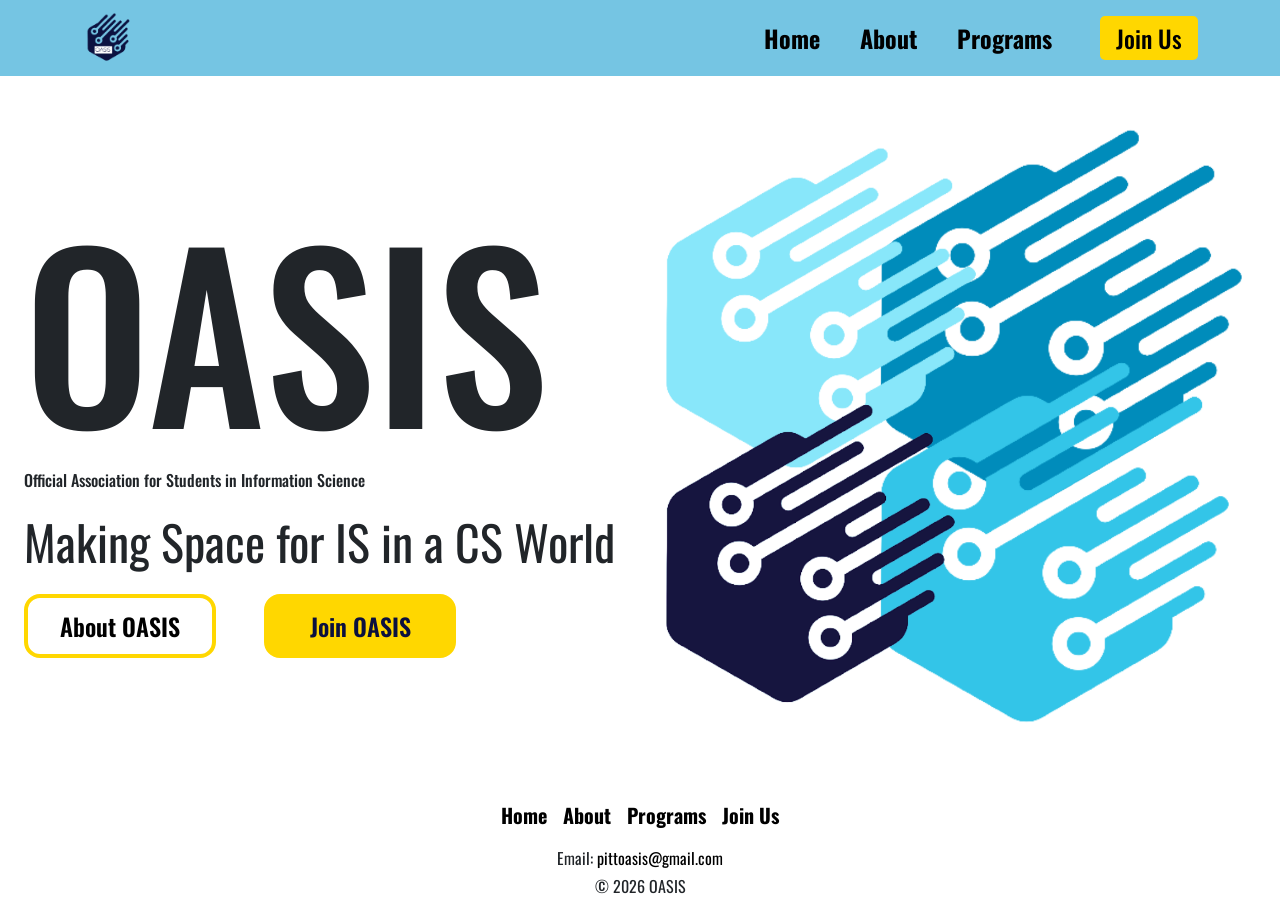
==== index.html @ b606d025 "added index" ====
<!DOCTYPE html>
<html lang="en">
<head>
    <meta charset="UTF-8" />
    <title>OASIS</title>
    <meta name="viewport" content="width=device-width, initial-scale=1" />
    <meta name="description" content="OASIS - Official Association for Students in Information Science at the University of Pittsburgh." />

    <link rel="icon" href="images/OASISLogo.png">

    <!-- Google Fonts: Oswald -->
    <link rel="preconnect" href="https://fonts.googleapis.com">
    <link rel="preconnect" href="https://fonts.gstatic.com" crossorigin>
    <link href="https://fonts.googleapis.com/css2?family=Oswald:wght@200..700&display=swap" rel="stylesheet">

    <!-- Bootstrap CSS -->
    <link href="https://cdn.jsdelivr.net/npm/bootstrap@5.3.8/dist/css/bootstrap.min.css"
        rel="stylesheet"
        integrity="sha384-sRIl4kxILFvY47J16cr9ZwB07vP4J8+LH7qKQnuqkuIAvNWLzeN8tE5YBujZqJLB"
        crossorigin="anonymous">
    <link rel="stylesheet" href="style.css">

</head>

<body>
    <header>
        <nav class="navbar navbar-expand-lg">
            <div class="container">
            <a class="navbar-brand" href="index.html">
                <img src="images/OASISLogo.png" alt="OASIS Logo" class="img-fluid" style="max-height: 50px;">
            </a>

            <button class="navbar-toggler" type="button"
                    data-bs-toggle="collapse" data-bs-target="#menu"
                    aria-controls="menu" aria-expanded="false"
                    aria-label="Toggle navigation">
                <span class="navbar-toggler-icon"></span>
            </button>

            <div class="collapse navbar-collapse" id="menu">
                <ul class="navbar-nav ms-auto align-items-lg-center gap-lg-4 text-center text-lg-start">
                <li class="nav-item"><a class="nav-link" href="index.html" data-text="Home">Home</a></li>
                <li class="nav-item"><a class="nav-link" href="about.html" data-text="About">About</a></li>
                <li class="nav-item"><a class="nav-link" href="programs.html" data-text="Programs">Programs</a></li>
                <li class="nav-item ms-lg-3 mt-2 mt-lg-0">
                    <a class="btn btn-primary" id="join" href="joining.html">Join Us</a>
                </li>
                </ul>
            </div>
            </div>
        </nav>
    </header>
    <main>
        <section id="section1" class="container-fluid px-lg-4 py-4 py-md-5">
            <div class="row align-items-center g-4">
            <div class="col-12 col-md-6 text-center text-md-start">
                <h1>OASIS</h1>
                <h2>Official Association for Students in Information Science</h2>
                <p>Making Space for IS in a CS World</p>

                <div id="buttons1" class="d-flex flex-column flex-lg-row align-items-center align-items-md-start gap-3 gap-xl-5">
                <a href="about.html" id="aboutbutton">About OASIS</a>
                <a href="joining.html" id="joinbutton">Join OASIS</a>
                </div>
            </div>

            <div class="col-md-6 d-none d-md-block">
                <img src="images/placeholderlogo.png" alt="OASIS promotional graphic" class="img-fluid">
            </div>
            </div>
        </section>
    </main>
    <footer class="py-4 text-center">
        <div class="container">
            <ul class="list-unstyled d-flex flex-wrap justify-content-center gap-3 fw-bold fs-5 mb-3">
            <li><a href="index.html">Home</a></li>
            <li><a href="about.html">About</a></li>
            <li><a href="programs.html">Programs</a></li>
            <li><a href="joining.html">Join Us</a></li>
            </ul>

            <p class="mb-1">Email: <a href="mailto:pittoasis@gmail.com">pittoasis@gmail.com</a></p>
            <p class="mb-0">© 2026 OASIS</p>
        </div>
    </footer>

    <!-- Bootstrap JavaScript Bundle -->
    <script src="https://cdn.jsdelivr.net/npm/bootstrap@5.3.8/dist/js/bootstrap.bundle.min.js"
            integrity="sha384-FKyoEForCGlyvwx9Hj09JcYn3nv7wiPVlz7YYwJrWVcXK/BmnVDxM+D2scQbITxI"
            crossorigin="anonymous"></script>
</body>
</html>
---- style.css ----
*{
    padding:0px;
    margin:0px;
    font-family: "Oswald";
}

html{
    font-size: 16px;
}
/* Navbar background and logo */
.navbar {
  background-color: #75C5E3;
}
.navbar-brand img {
  height: 60px;
}

/* Links: same look as before */
.navbar .nav-link {
  display: inline-block;
  padding: 0.5rem;
  color: black;
  font-size: 1.5rem;
  font-weight: bold;
  position: relative;
}
.navbar .nav-link:hover,
.navbar .nav-link:focus {
  color: black;
}

/* Gold wipe hover effect */
.navbar .nav-link::after {
  content: attr(data-text);
  position: absolute;
  left: 0.5rem;
  top: 0.5rem;
  color: gold;
  width: 0;
  overflow: hidden;
  white-space: nowrap;
  transition: width 0.3s ease;
}
.navbar .nav-link:hover::after {
  width: calc(100% - 1rem);
}

/* Join Us button */
#join {
    --bs-btn-color: black;
    --bs-btn-hover-color: black;
    --bs-btn-active-color: black;

    background-color: gold;
    border: 0;
    border-radius: 5px;
    font-size: 1.5rem;
    font-weight: 500;
    text-align: center;
    padding: 0.25rem 1rem;
    transition: transform 0.2s ease, box-shadow 0.2s ease;
}
#join:hover {
    transform: scale(1.05);
    box-shadow: 0 5px 12px rgba(0, 0, 0, 0.2);
}

@media (min-width: 992px){
    .navbar .link {
        gap: 1rem;
    }
}
/* footer */
footer a {
    color: black;
    text-decoration: none;
}
footer a:hover {
    text-decoration: underline;
}
/*Home Page CSS*/
/* Hero text */
#section1 h1 {
    font-size: clamp(5rem, 16vw, 8rem);
}

@media (min-width: 992px) {   /* lg */
    #section1 h1 {
        font-size: 11rem;
    }
}

@media (min-width: 1200px) {  /* xl */
    #section1 h1 {
        font-size: 14rem;
    }
}
#section1 h2 {
    font-size: 1rem;
}
#section1 p {
    font-size: clamp(1.5rem, 4vw, 3rem);
    margin-top: 1rem;
}

/* Hero buttons */
#buttons1 a {
    display: flex;
    align-items: center;
    justify-content: center;
    width: min(75vw, 20rem);
    min-height: 4rem;
    border-radius: 1rem;
    font-size: 2rem;
    font-weight: 600;
    text-decoration: none;
    transition: transform 0.2s ease, box-shadow 0.2s ease;
}
#buttons1 a:hover {
    transform: scale(1.05);
    box-shadow: 0 5px 12px rgba(0, 0, 0, 0.2);
}
#joinbutton {
    background-color: gold;
    color: #0b103e;
    border: .25rem solid gold;
}
#aboutbutton {
    background-color: white;
    color: black;
    border: .25rem solid gold;
}

@media (min-width: 768px) {
    #buttons1 a {
        width: auto;
        min-width: 12rem;
        padding: 0 1.5rem;
        font-size: 1.5rem;
    }
}
/*About Page CSS*/
/* Mission */
#section1about h1 {
    font-size: clamp(3rem, 10vw, 5rem);
}
#section1about p {
    font-size: clamp(1.25rem, 3vw, 2rem);
}


/* Making Space */
#section2about {
    background-color: #75c6e3;
}
#section2about h2 {
    font-size: clamp(2rem, 6vw, 3rem);
}
#section2about img {
    border-radius: 1rem;
}

@media (min-width: 768px) {
    #section1about h1 {
        font-size: 6rem;
    }
}
@media (min-width: 1024px) {   /* lg */
    #section1about h1 {
        font-size: 11rem;
    }

    #section2about p{
        font-size: 1.3rem;
    }
}

@media (min-width: 1200px) {  /* xl */
    #section1about h1 {
        font-size: 14rem;
    }
    #section2about p{
        font-size: 1.5rem;
    }
}

/* Leadership */
#leadership h2 {
    font-size: clamp(2rem, 6vw, 3rem);
}
.officer {
    background-color: rgb(237, 237, 237);
    border-radius: 1rem;
}
.officer h3,
.officer h4 {
    padding: 5px 0;
}
.officer img {
    width: 100%;
    max-width: 250px;
    aspect-ratio: 1 / 1;
    object-fit: cover;
    border-radius: 50%;
}

/* Programs page */
.headline h1 {
    font-size: clamp(3rem, 10vw, 5rem);
}

.program-header {
    background-color: #75C5E3;
}
.program-header h2 {
    font-size: clamp(2rem, 6vw, 3rem);
}

.program p {
    font-size: clamp(1.15rem, 2.5vw, 1.5rem);
}

.program img {
    width: 100%;
    aspect-ratio: 4 / 3;
    object-fit: cover;
    border-radius: 1rem;
}


@media (min-width: 768px) {
    .headline h1 {
        font-size: 6rem;
    }

    .program h2 {
        font-size: 4rem;
    }
    .program p {
        font-size: 2rem;
    }
}
@media (min-width: 1024px) {   /* lg */
    .headline h1 {
        font-size: 8rem;
    }

    .program h2 {
        font-size: 6rem;
    }
    .program p {
        font-size: 2.5rem;
    }

}

@media (min-width: 1200px) {  /* xl */
    .program p {
        font-size: 3rem;
    }

}
/* Joining page */
.joining h1 {
    font-size: clamp(2.5rem, 8vw, 4rem);
}

.instructions {
    background-color: gold;
}

.howto p {
    background-color: white;
    border-radius: 5px;
    padding: 0.75rem 1rem;
    margin-bottom: 1rem;
    font-size: clamp(1rem, 2.5vw, 1.25rem);
}

.icons img {
    height: 3rem;
    width: auto;
}

@media (min-width: 992px) {
    .joining h1 {
        font-size: 6rem;
    }

    .howto p{
        font-size: 2rem;
    }

    .icons img {
        height: 6rem;
    }
}
@media (min-width: 1200px) {
    .howto p{
        font-size: 2.5rem;
    }

    .icons img {
        height: 7rem;
    }
}


#First_Step h1 {
    font-size: clamp(2rem, 6vw, 3rem);
}
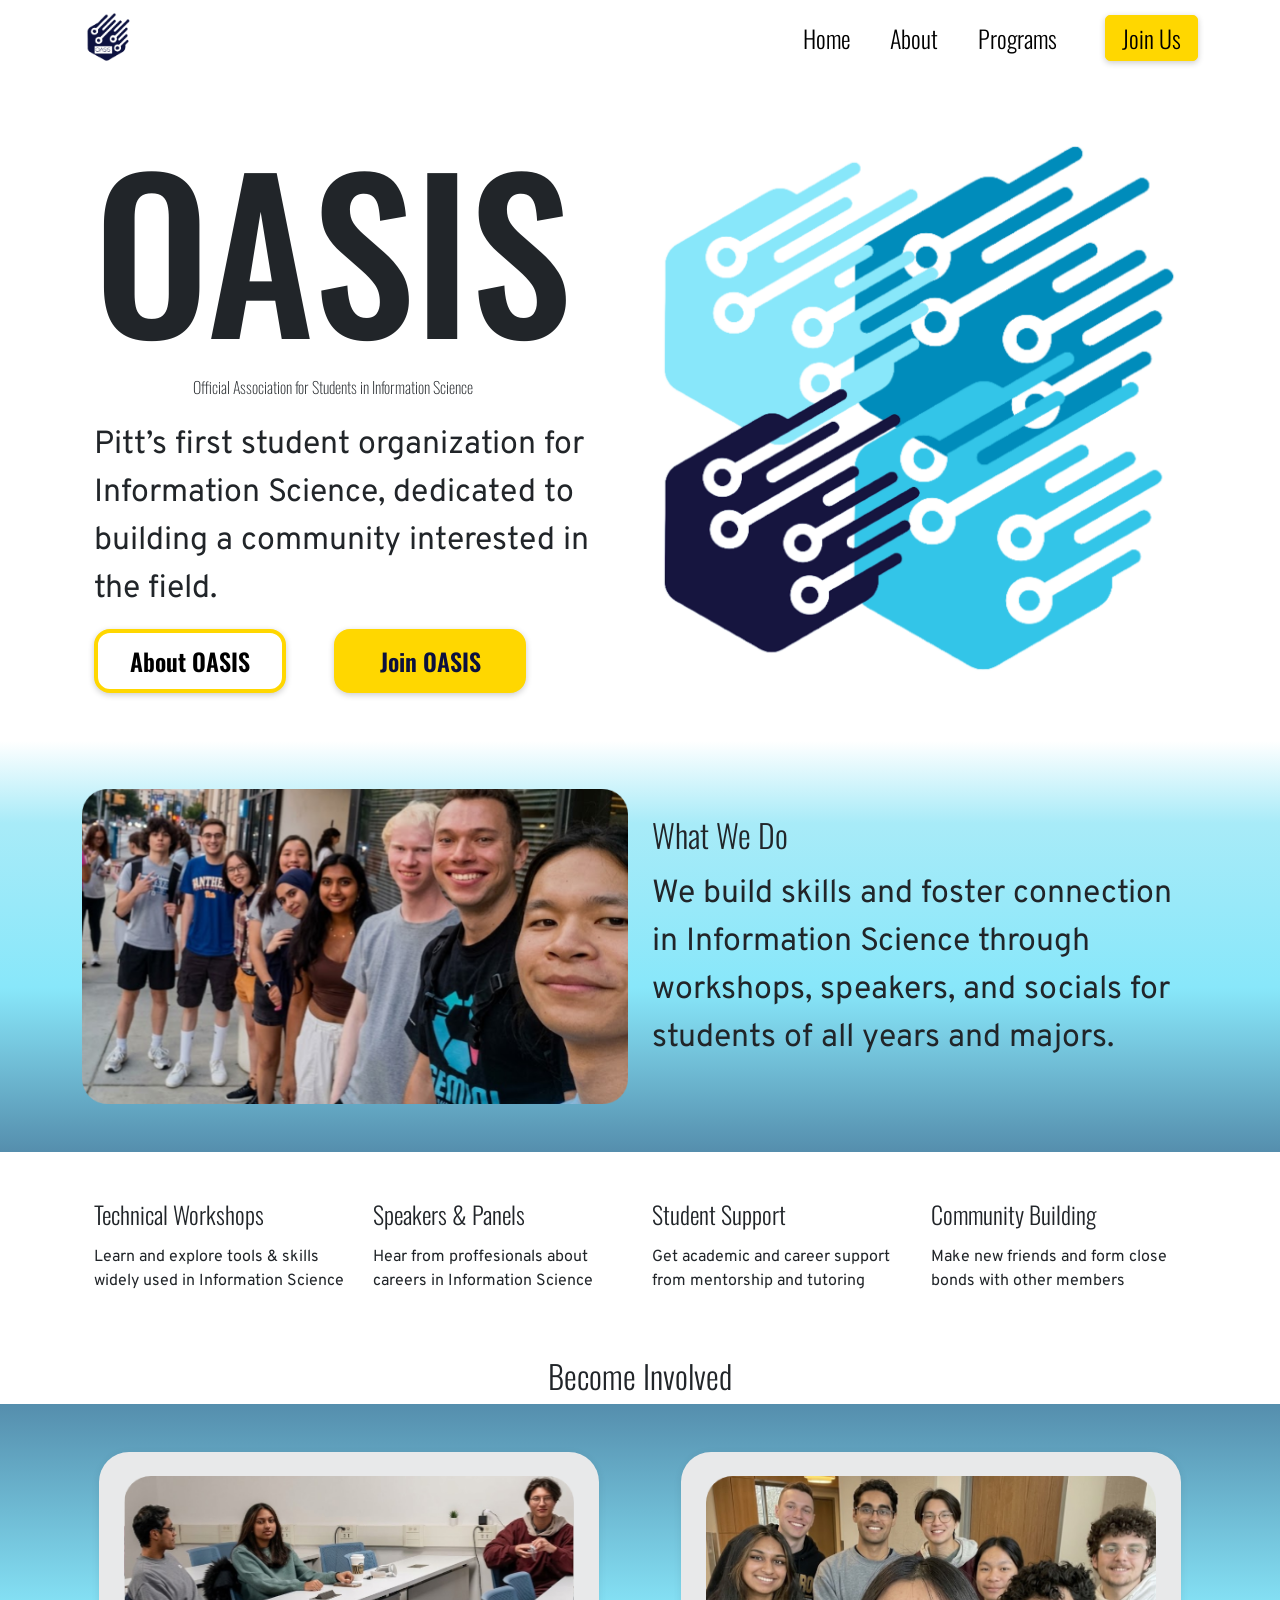
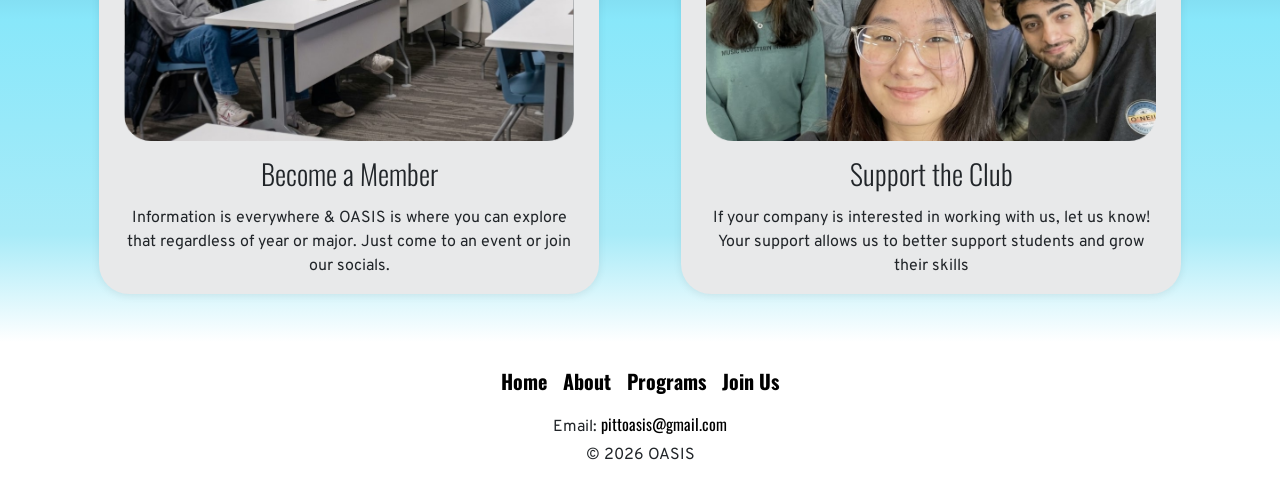
==== commit 6e2a24e8: "Redesigned The website and layout to look more proffesional and less basic" ====
--- a/index.html
+++ b/index.html
@@ -12,6 +12,8 @@
     <link rel="preconnect" href="https://fonts.googleapis.com">
     <link rel="preconnect" href="https://fonts.gstatic.com" crossorigin>
     <link href="https://fonts.googleapis.com/css2?family=Oswald:wght@200..700&display=swap" rel="stylesheet">
+    <!-- Google Fonts: Overpass-->
+    <link href="https://fonts.googleapis.com/css2?family=Oswald:wght@200..700&family=Overpass:ital,wght@0,100..900;1,100..900&display=swap" rel="stylesheet">
 
     <!-- Bootstrap CSS -->
     <link href="https://cdn.jsdelivr.net/npm/bootstrap@5.3.8/dist/css/bootstrap.min.css"
@@ -51,13 +53,14 @@
         </nav>
     </header>
     <main>
-        <section id="section1" class="container-fluid px-lg-4 py-4 py-md-5">
+        <section id="section1" class="container px-lg-4 py-4 py-md-5">
             <div class="row align-items-center g-4">
-            <div class="col-12 col-md-6 text-center text-md-start">
-                <h1>OASIS</h1>
-                <h2>Official Association for Students in Information Science</h2>
-                <p>Making Space for IS in a CS World</p>
-
+                <div class="col-12 col-md-6 text-center text-md-start">
+                    <div class="d-inline-block text-center">
+                    <h1>OASIS</h1>
+                    <h2>Official Association for Students in Information Science</h2>
+                    </div>
+                    <p>Pitt’s first student organization for Information Science, dedicated to building a community interested in the field.</p>
                 <div id="buttons1" class="d-flex flex-column flex-lg-row align-items-center align-items-md-start gap-3 gap-xl-5">
                 <a href="about.html" id="aboutbutton">About OASIS</a>
                 <a href="joining.html" id="joinbutton">Join OASIS</a>
@@ -69,6 +72,71 @@
             </div>
             </div>
         </section>
+        <section id="missionSection" class="px-lg-4 py-4 py-md-5">
+            <div class="container">
+            <div class="row align-items-center g-4">
+                <div class="col-md-6">
+                    <img src="images/Rita's_Group_Photo.png" alt="OASIS Group Photo at Rita's Italian Ice" class="img-fluid">
+                </div>
+                <div class="col-md-6">
+                    <h2>What We Do</h2>
+                    <p>We build skills and foster connection in Information Science through workshops, speakers, and socials for students of all years and majors.</p>
+                </div>
+            </div>
+            </div>
+        </section>
+        <section id="eventSection" class="container px-lg-4 py-4 py-md-5">
+            <div class="row">
+            <div class="eventType col-12 col-md-3 text-center text-md-start">
+                <h2>Technical Workshops</h2>
+                <p>Learn and explore tools & skills widely used in Information Science</p>
+            </div>
+            <div class="eventType col-12 col-md-3 text-center text-md-start">
+                <h2>Speakers & Panels</h2>
+                <p>Hear from proffesionals about careers in Information Science</p>
+            </div>
+            <div class="eventType col-12 col-md-3 text-center text-md-start">
+                <h2>Student Support</h2>
+                <p>Get academic and career support from mentorship and tutoring</p>
+            </div>
+            <div class="eventType col-12 col-md-3 text-center text-md-start">
+                <h2>Community Building</h2>
+                <p>Make new friends and form close bonds with other members</p>
+            </div>
+            </div>
+        </section>
+        <h2 class="text-center">Become Involved</h2>
+        <section id="involvedSection" class="py-4 py-md-5">
+            <div class="container">
+            <div class="row align-items-center g-4 g-lg-5">
+                <div class="col-12 col-md-6 d-flex justify-content-center">
+                    <a href="joining.html">
+                    <div class="involvedCard text-center h-100 p-4 pb-0">
+                        <div class="involveImage">
+                            <img src="images/B-RollAnisha.png" alt="Member at an OASIS event">
+                        </div>
+                        <div class="involveText">
+                            <h3>Become a Member</h3>
+                            <p>Information is everywhere & OASIS is where you can explore that regardless of year or major. Just come to an event or join our socials.</p>
+                        </div>
+                    </div>
+                    </a>
+                </div>
+                <div class="col-12 col-lg-6 col-md-6 d-flex justify-content-center">
+                    <div class="involvedCard text-center h-100 p-4 pb-0">
+                        <div class="involveImage">
+                            <img src="images/B-RollJenny.png" alt="OASIS member at a sponsor event">
+                        </div>
+                        <div class="involveText">
+                            <h3>Support the Club</h3>
+                            <p>If your company is interested in working with us, let us know! Your support allows us to better support students and grow their skills</p>
+                        </div>
+                    </div>
+                </div>
+            </div>
+            </div>
+        </section>
+
     </main>
     <footer class="py-4 text-center">
         <div class="container">
--- a/style.css
+++ b/style.css
@@ -7,12 +7,25 @@
 html{
     font-size: 16px;
 }
+h2, h3, h4{
+    font-weight: 300;
+}
+p{
+    font-family: "Overpass";
+}
 /* Navbar background and logo */
-.navbar {
-  background-color: #75C5E3;
-}
 .navbar-brand img {
   height: 60px;
+}
+
+a{
+    text-decoration: none;
+    color: inherit;
+}
+
+#menu a{
+    font-family: "Oswald";
+    font-weight: 300;
 }
 
 /* Links: same look as before */
@@ -46,25 +59,36 @@
 }
 
 /* Join Us button */
+/* Join Us button */
 #join {
     --bs-btn-color: black;
+    --bs-btn-bg: gold;
+    --bs-btn-border-color: gold;
     --bs-btn-hover-color: black;
+    --bs-btn-hover-bg: #ffd633;
+    --bs-btn-hover-border-color: #ffd633;
     --bs-btn-active-color: black;
-
-    background-color: gold;
-    border: 0;
+    --bs-btn-active-bg: #e6c200;
+    --bs-btn-active-border-color: #e6c200;
+
     border-radius: 5px;
     font-size: 1.5rem;
     font-weight: 500;
-    text-align: center;
     padding: 0.25rem 1rem;
+    box-shadow: 0 2px 6px rgba(0, 0, 0, 0.2);
     transition: transform 0.2s ease, box-shadow 0.2s ease;
 }
-#join:hover {
+
+#join:hover,
+#join:focus-visible {
     transform: scale(1.05);
     box-shadow: 0 5px 12px rgba(0, 0, 0, 0.2);
 }
 
+#join:active {
+    transform: scale(0.98);
+    box-shadow: 0 1px 3px rgba(0, 0, 0, 0.2);
+}
 @media (min-width: 992px){
     .navbar .link {
         gap: 1rem;
@@ -81,25 +105,15 @@
 /*Home Page CSS*/
 /* Hero text */
 #section1 h1 {
-    font-size: clamp(5rem, 16vw, 8rem);
-}
-
-@media (min-width: 992px) {   /* lg */
-    #section1 h1 {
-        font-size: 11rem;
-    }
-}
-
-@media (min-width: 1200px) {  /* xl */
-    #section1 h1 {
-        font-size: 14rem;
-    }
-}
+    font-size: clamp(5rem, 16vw, 14rem);
+}
+
 #section1 h2 {
-    font-size: 1rem;
+    font-size: clamp(.5rem, 16vw, 1rem);
+    font-weight: 100;
 }
 #section1 p {
-    font-size: clamp(1.5rem, 4vw, 3rem);
+    font-size: clamp(1rem, 3vw, 2rem);
     margin-top: 1rem;
 }
 
@@ -115,10 +129,16 @@
     font-weight: 600;
     text-decoration: none;
     transition: transform 0.2s ease, box-shadow 0.2s ease;
-}
-#buttons1 a:hover {
+    box-shadow: 0 2px 6px rgba(0, 0, 0, 0.2);
+}
+#buttons1 a:hover,
+#buttons1 a:focus-visible {
     transform: scale(1.05);
     box-shadow: 0 5px 12px rgba(0, 0, 0, 0.2);
+}
+#buttons1 a:active {
+    transform: scale(0.98);
+    box-shadow: 0 1px 3px rgba(0, 0, 0, 0.2);
 }
 #joinbutton {
     background-color: gold;
@@ -131,6 +151,55 @@
     border: .25rem solid gold;
 }
 
+#missionSection p{
+    font-size: clamp(1rem, 3vw, 2rem);
+    margin-top: 1rem;
+}
+
+#missionSection{
+    background: linear-gradient(0deg, #558ead 0%, #88e7fa 40%, #a8ebf8 80%, #ffffff 100%);
+}
+
+#eventSection h2{
+    font-size: 1.5rem;
+}
+#eventSection p{
+    font-size:1rem;
+    padding-top: .5rem;
+}
+
+
+
+.involvedCard{
+    background-color: #e8e9ea;
+    border-radius: 30px;
+    max-width: 500px;
+    transition: transform 0.2s ease;
+    box-shadow: 0 2px 8px rgba(0, 0, 0, 0.08);
+}
+
+.involvedCard:hover{
+    transform: scale(1.03);
+}
+
+.involveImage img{
+    max-width: 450px;
+    width: 100%;
+    height: auto;
+    display: block;
+    margin: 0 auto;
+}
+.involvedCard h3{
+    margin-top: 1rem;
+}
+
+.involvedCard p{
+    margin-top: 1rem;
+}
+
+#involvedSection{
+    background: linear-gradient(180deg, #558ead 0%, #88e7fa 40%, #a8ebf8 80%, #ffffff 100%);
+}
 @media (min-width: 768px) {
     #buttons1 a {
         width: auto;
@@ -139,49 +208,53 @@
         font-size: 1.5rem;
     }
 }
+
+
+
 /*About Page CSS*/
 /* Mission */
+#section1about{
+    background-color: #88e7fa;
+}
 #section1about h1 {
-    font-size: clamp(3rem, 10vw, 5rem);
-}
+    font-size: clamp(3rem, 15vw, 10rem);
+    font-weight: 300;
+}
+
 #section1about p {
-    font-size: clamp(1.25rem, 3vw, 2rem);
-}
-
-
-/* Making Space */
-#section2about {
-    background-color: #75c6e3;
-}
+    font-size: clamp(1rem, 2vw, 3rem);
+}
+
+@media (min-width: 320px){
+    #section1about p{
+        text-align: center;
+    }
+}
+
+@media (min-width: 1024px){
+    #section1about p {
+    text-align:left;
+    position:absolute;
+    top: 50%;
+    left: 45%;
+    max-width:35ch;
+    }
+    #section1about {
+        height:35rem;
+    }
+}
+
+
+
+/* A brief history*/
 #section2about h2 {
     font-size: clamp(2rem, 6vw, 3rem);
 }
 #section2about img {
     border-radius: 1rem;
 }
-
-@media (min-width: 768px) {
-    #section1about h1 {
-        font-size: 6rem;
-    }
-}
-@media (min-width: 1024px) {   /* lg */
-    #section1about h1 {
-        font-size: 11rem;
-    }
-
-    #section2about p{
-        font-size: 1.3rem;
-    }
-}
-
-@media (min-width: 1200px) {  /* xl */
-    #section1about h1 {
-        font-size: 14rem;
-    }
-    #section2about p{
-        font-size: 1.5rem;
-    }
+#section2about p {
+    max-width: 45ch;
 }
 
 /* Leadership */
@@ -189,124 +262,125 @@
     font-size: clamp(2rem, 6vw, 3rem);
 }
 .officer {
-    background-color: rgb(237, 237, 237);
-    border-radius: 1rem;
+    background-color: #e8e9ea;
+    cursor: pointer;
+    display:grid;
+    transition: transform 0.2s ease, box-shadow 0.2s ease;
+    border-radius: 1rem;
+    box-shadow: 0 2px 8px rgba(0, 0, 0, 0.2);
+}
+.officer-front,
+.officer-back {
+    grid-area: 1 / 1;           /* stack both in the same spot */
+    transition: opacity 0.25s ease;
+}
+
+.officer-back {
+    opacity: 0;
+    visibility: hidden;         /* hidden but still takes up space */
+}
+.officer-back p {
+    font-size: clamp(0.7rem, 5vw, 0.9rem);
+}
+.officer.flipped .officer-front {
+    opacity: 0;
+    visibility: hidden;
+}
+.officer.flipped .officer-back {
+    opacity: 1;
+    visibility: visible;
+}
+.officer:hover,
+.officer:focus-visible {
+    transform: translateY(-4px);
+    box-shadow: 0 5px 12px rgba(0, 0, 0, 0.2);
+}
+.officer .hint {
+    font-size: 0.9rem;
+    color: #555;
 }
 .officer h3,
 .officer h4 {
     padding: 5px 0;
 }
-.officer img {
+.officer .headshot {
     width: 100%;
     max-width: 250px;
     aspect-ratio: 1 / 1;
     object-fit: cover;
     border-radius: 50%;
 }
-
+.links{
+    width: clamp(3rem,10vw,5rem)
+}
 /* Programs page */
-.headline h1 {
-    font-size: clamp(3rem, 10vw, 5rem);
-}
-
-.program-header {
-    background-color: #75C5E3;
-}
-.program-header h2 {
-    font-size: clamp(2rem, 6vw, 3rem);
-}
-
-.program p {
-    font-size: clamp(1.15rem, 2.5vw, 1.5rem);
-}
-
-.program img {
-    width: 100%;
-    aspect-ratio: 4 / 3;
-    object-fit: cover;
-    border-radius: 1rem;
-}
-
-
-@media (min-width: 768px) {
-    .headline h1 {
-        font-size: 6rem;
-    }
-
-    .program h2 {
-        font-size: 4rem;
-    }
-    .program p {
-        font-size: 2rem;
-    }
-}
-@media (min-width: 1024px) {   /* lg */
-    .headline h1 {
-        font-size: 8rem;
-    }
-
-    .program h2 {
-        font-size: 6rem;
-    }
-    .program p {
-        font-size: 2.5rem;
-    }
-
-}
-
-@media (min-width: 1200px) {  /* xl */
-    .program p {
-        font-size: 3rem;
-    }
-
+#InitiativeSection h2{
+    font-size: 3rem;
+}
+
+.initiativeCard{
+    background-color:#e8e9ea;
+    border-radius: 1rem;
+}
+
+.initiativeCard h3{
+    font-size: 2rem;
+}
+.initiativeCard img{
+    max-width:50px;
+    width:5rem;
+    height: auto;
+}
+#EventSection h2{
+    font-size: 3rem;
+}
+#EventSection p{
+    max-width:30ch;
+}
+.eventImage img{
+    border-radius: 1rem;
+    max-width:75vw;
+    height: auto;
+}
+
+@media (min-width:768px){
+    .eventImage img{
+    max-width:30vw;
+    width:25vw;
+    height:auto;
+}
 }
 /* Joining page */
+.joining{
+    background:linear-gradient(180deg, #558ead 0%, #88e7fa 40%, #a8ebf8 80%, #ffffff 100%);
+}
 .joining h1 {
     font-size: clamp(2.5rem, 8vw, 4rem);
-}
-
-.instructions {
-    background-color: gold;
-}
-
-.howto p {
-    background-color: white;
-    border-radius: 5px;
-    padding: 0.75rem 1rem;
-    margin-bottom: 1rem;
-    font-size: clamp(1rem, 2.5vw, 1.25rem);
-}
-
-.icons img {
+    font-weight: 300;
+}
+.joining h2{
+    font-size: clamp(2rem, 3.5vw, 7rem);
+}
+
+.joining p{
+    text-align: center;
+    font-size: clamp(1rem, 2.5vw, 5rem);
+}
+.icons {
     height: 3rem;
     width: auto;
 }
-
-@media (min-width: 992px) {
-    .joining h1 {
-        font-size: 6rem;
-    }
-
-    .howto p{
-        font-size: 2rem;
-    }
-
-    .icons img {
-        height: 6rem;
-    }
-}
-@media (min-width: 1200px) {
-    .howto p{
-        font-size: 2.5rem;
-    }
-
-    .icons img {
-        height: 7rem;
-    }
-}
-
-
+.icons {
+    display: inline-block;
+    transition: transform 0.2s ease;
+}
+
+.icons :hover,
+.icons :focus-visible{
+    transform: scale(1.1);
+}
 #First_Step h1 {
     font-size: clamp(2rem, 6vw, 3rem);
 }
 
+
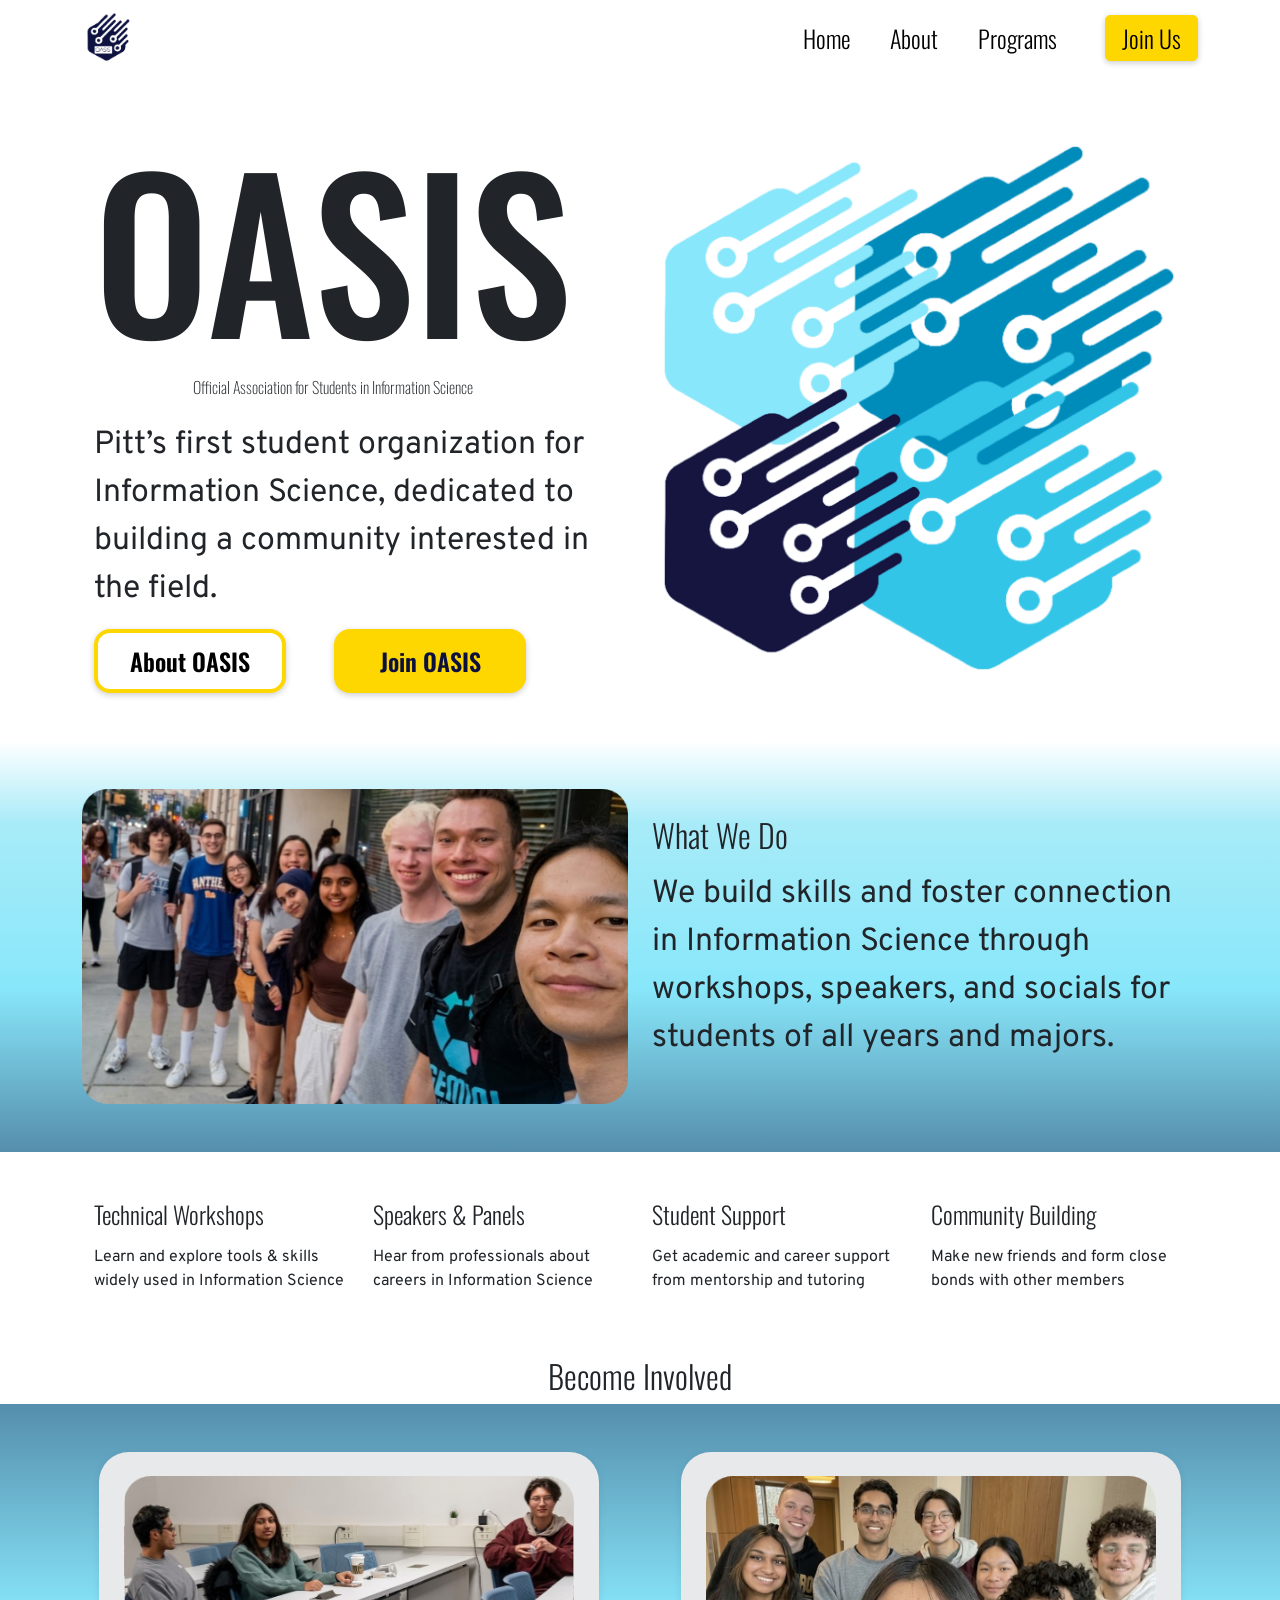
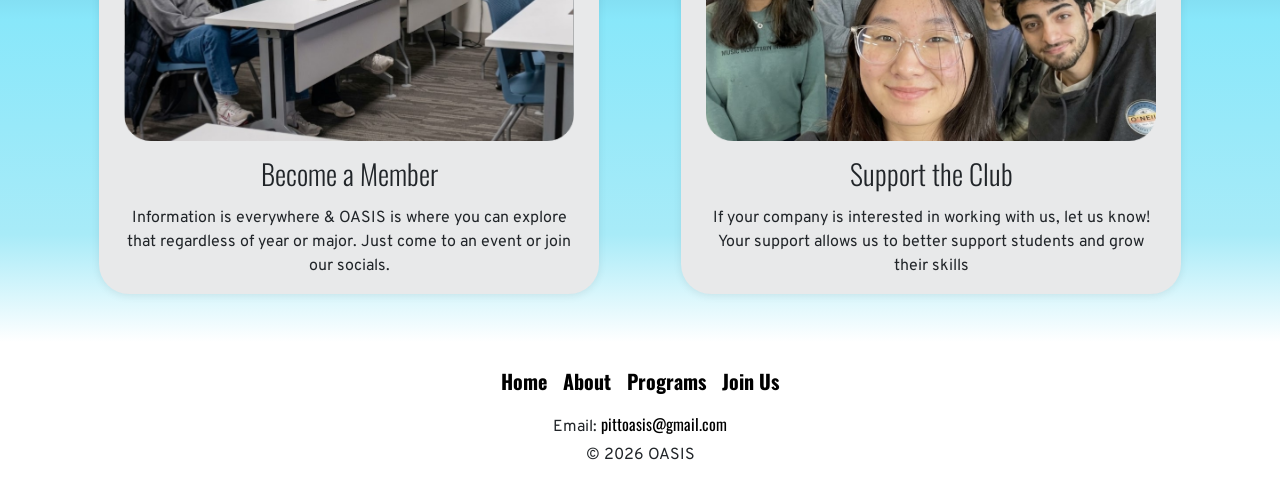
==== commit 89f1d844: "Update index.html" ====
--- a/index.html
+++ b/index.html
@@ -93,7 +93,7 @@
             </div>
             <div class="eventType col-12 col-md-3 text-center text-md-start">
                 <h2>Speakers & Panels</h2>
-                <p>Hear from proffesionals about careers in Information Science</p>
+                <p>Hear from professionals about careers in Information Science</p>
             </div>
             <div class="eventType col-12 col-md-3 text-center text-md-start">
                 <h2>Student Support</h2>
@@ -157,4 +157,4 @@
             integrity="sha384-FKyoEForCGlyvwx9Hj09JcYn3nv7wiPVlz7YYwJrWVcXK/BmnVDxM+D2scQbITxI"
             crossorigin="anonymous"></script>
 </body>
-</html>+</html>
